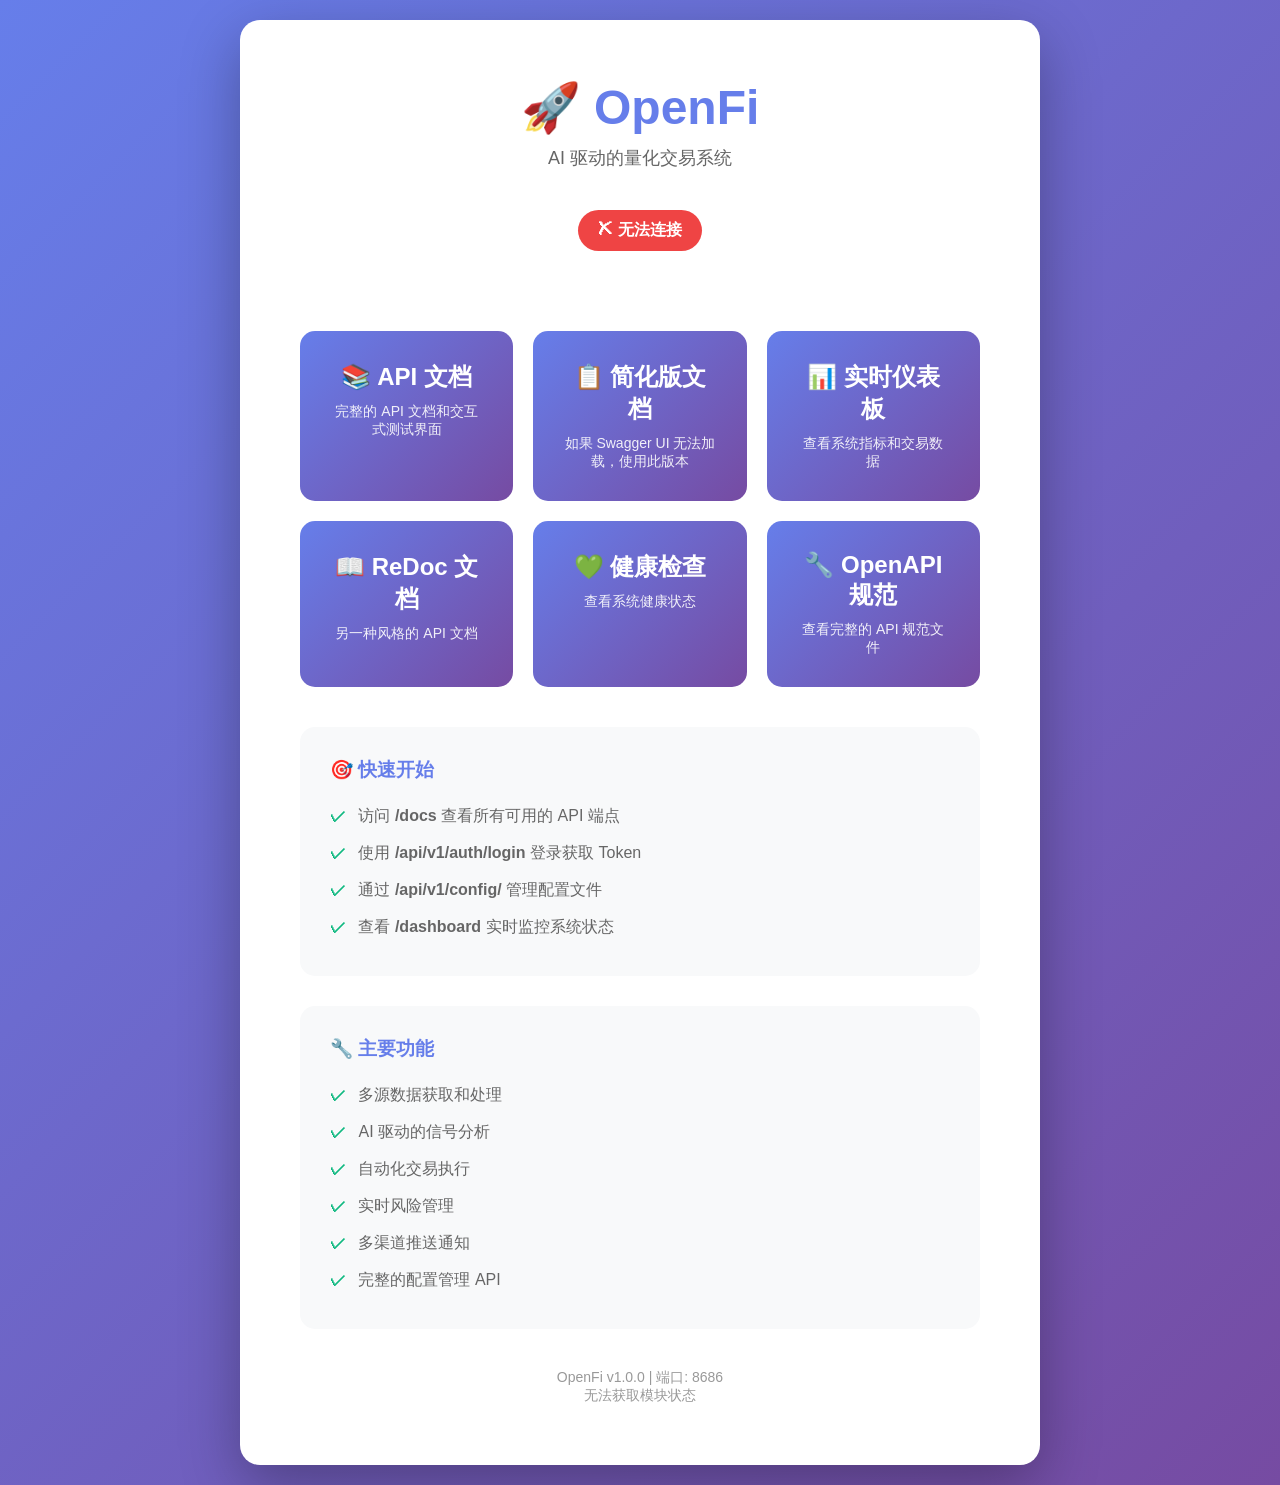
==== system_core/web_backend/static/index.html @ bb5ce4db "Initial commit: OpenFi Trading Platform v1.0 完整的智能交易平台系统，包含： - 核心交易引擎和风险控制系统 - AI驱动的市场分析和信号生成 - 多维度因" ====
<!DOCTYPE html>
<html lang="zh-CN">
<head>
    <meta charset="UTF-8">
    <meta name="viewport" content="width=device-width, initial-scale=1.0">
    <title>OpenFi - 欢迎</title>
    <style>
        * {
            margin: 0;
            padding: 0;
            box-sizing: border-box;
        }
        
        body {
            font-family: -apple-system, BlinkMacSystemFont, 'Segoe UI', Roboto, Oxygen, Ubuntu, Cantarell, sans-serif;
            background: linear-gradient(135deg, #667eea 0%, #764ba2 100%);
            min-height: 100vh;
            display: flex;
            align-items: center;
            justify-content: center;
            padding: 20px;
        }
        
        .container {
            background: white;
            border-radius: 20px;
            box-shadow: 0 20px 60px rgba(0, 0, 0, 0.3);
            padding: 60px;
            max-width: 800px;
            width: 100%;
        }
        
        h1 {
            color: #667eea;
            font-size: 48px;
            margin-bottom: 10px;
            text-align: center;
        }
        
        .subtitle {
            color: #666;
            font-size: 18px;
            text-align: center;
            margin-bottom: 40px;
        }
        
        .status {
            background: #10b981;
            color: white;
            padding: 10px 20px;
            border-radius: 25px;
            display: inline-block;
            margin-bottom: 40px;
            font-weight: 600;
        }
        
        .status-container {
            text-align: center;
            margin-bottom: 40px;
        }
        
        .links {
            display: grid;
            grid-template-columns: repeat(auto-fit, minmax(200px, 1fr));
            gap: 20px;
            margin-bottom: 40px;
        }
        
        .link-card {
            background: linear-gradient(135deg, #667eea 0%, #764ba2 100%);
            color: white;
            padding: 30px;
            border-radius: 15px;
            text-decoration: none;
            transition: transform 0.3s, box-shadow 0.3s;
            text-align: center;
        }
        
        .link-card:hover {
            transform: translateY(-5px);
            box-shadow: 0 10px 30px rgba(102, 126, 234, 0.4);
        }
        
        .link-card h2 {
            font-size: 24px;
            margin-bottom: 10px;
        }
        
        .link-card p {
            font-size: 14px;
            opacity: 0.9;
        }
        
        .info-section {
            background: #f8f9fa;
            padding: 30px;
            border-radius: 15px;
            margin-top: 30px;
        }
        
        .info-section h3 {
            color: #667eea;
            margin-bottom: 15px;
        }
        
        .info-section ul {
            list-style: none;
            padding-left: 0;
        }
        
        .info-section li {
            padding: 8px 0;
            color: #666;
        }
        
        .info-section li:before {
            content: "✓ ";
            color: #10b981;
            font-weight: bold;
            margin-right: 8px;
        }
        
        .footer {
            text-align: center;
            margin-top: 40px;
            color: #999;
            font-size: 14px;
        }
    </style>
</head>
<body>
    <div class="container">
        <h1>🚀 OpenFi</h1>
        <p class="subtitle">AI 驱动的量化交易系统</p>
        
        <div class="status-container">
            <span class="status" id="status">✓ 系统运行中</span>
        </div>
        
        <div class="links">
            <a href="/docs" class="link-card">
                <h2>📚 API 文档</h2>
                <p>完整的 API 文档和交互式测试界面</p>
            </a>
            
            <a href="/static/api_docs.html" class="link-card">
                <h2>📋 简化版文档</h2>
                <p>如果 Swagger UI 无法加载，使用此版本</p>
            </a>
            
            <a href="/dashboard" class="link-card">
                <h2>📊 实时仪表板</h2>
                <p>查看系统指标和交易数据</p>
            </a>
            
            <a href="/redoc" class="link-card">
                <h2>📖 ReDoc 文档</h2>
                <p>另一种风格的 API 文档</p>
            </a>
            
            <a href="/health" class="link-card">
                <h2>💚 健康检查</h2>
                <p>查看系统健康状态</p>
            </a>
            
            <a href="/openapi.json" class="link-card" target="_blank">
                <h2>🔧 OpenAPI 规范</h2>
                <p>查看完整的 API 规范文件</p>
            </a>
        </div>
        
        <div class="info-section">
            <h3>🎯 快速开始</h3>
            <ul>
                <li>访问 <strong>/docs</strong> 查看所有可用的 API 端点</li>
                <li>使用 <strong>/api/v1/auth/login</strong> 登录获取 Token</li>
                <li>通过 <strong>/api/v1/config/</strong> 管理配置文件</li>
                <li>查看 <strong>/dashboard</strong> 实时监控系统状态</li>
            </ul>
        </div>
        
        <div class="info-section">
            <h3>🔧 主要功能</h3>
            <ul>
                <li>多源数据获取和处理</li>
                <li>AI 驱动的信号分析</li>
                <li>自动化交易执行</li>
                <li>实时风险管理</li>
                <li>多渠道推送通知</li>
                <li>完整的配置管理 API</li>
            </ul>
        </div>
        
        <div class="footer">
            <p>OpenFi v1.0.0 | 端口: 8686</p>
            <p id="moduleStatus">正在检查模块状态...</p>
        </div>
    </div>
    
    <script>
        // 检查系统状态
        fetch('/health')
            .then(response => response.json())
            .then(data => {
                const statusEl = document.getElementById('status');
                if (data.status === 'healthy') {
                    statusEl.textContent = '✓ 系统运行正常';
                    statusEl.style.background = '#10b981';
                } else {
                    statusEl.textContent = '⚠ 系统状态异常';
                    statusEl.style.background = '#f59e0b';
                }
            })
            .catch(error => {
                const statusEl = document.getElementById('status');
                statusEl.textContent = '✗ 无法连接';
                statusEl.style.background = '#ef4444';
            });
        
        // 检查模块状态
        fetch('/api/v1/dashboard/system-status')
            .then(response => response.json())
            .then(data => {
                const moduleStatusEl = document.getElementById('moduleStatus');
                if (data.status === 'healthy') {
                    const componentCount = Object.keys(data.components || {}).length;
                    moduleStatusEl.textContent = `所有 ${componentCount} 个核心模块正常运行 ✓`;
                } else {
                    moduleStatusEl.textContent = '部分模块异常,请检查系统状态';
                }
            })
            .catch(error => {
                const moduleStatusEl = document.getElementById('moduleStatus');
                moduleStatusEl.textContent = '无法获取模块状态';
            });
    </script>
</body>
</html>
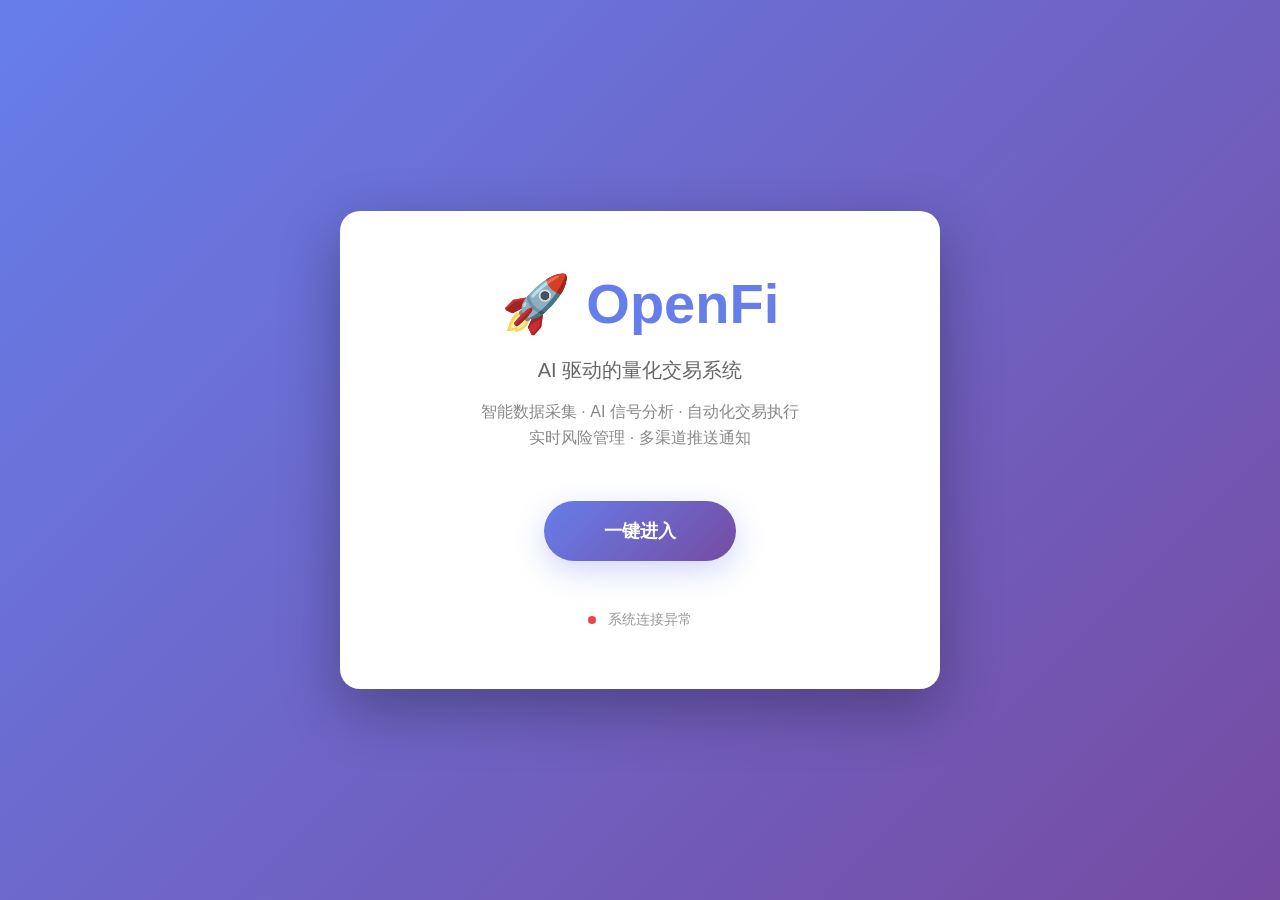
==== commit 23e13313: "简化欢迎页面：添加一键进入功能和首次登录密码修改流程" ====
--- a/system_core/web_backend/static/index.html
+++ b/system_core/web_backend/static/index.html
@@ -26,105 +26,76 @@
             border-radius: 20px;
             box-shadow: 0 20px 60px rgba(0, 0, 0, 0.3);
             padding: 60px;
-            max-width: 800px;
+            max-width: 600px;
             width: 100%;
+            text-align: center;
         }
         
         h1 {
             color: #667eea;
-            font-size: 48px;
-            margin-bottom: 10px;
-            text-align: center;
+            font-size: 56px;
+            margin-bottom: 20px;
         }
         
         .subtitle {
             color: #666;
-            font-size: 18px;
-            text-align: center;
-            margin-bottom: 40px;
-        }
-        
-        .status {
-            background: #10b981;
-            color: white;
-            padding: 10px 20px;
-            border-radius: 25px;
-            display: inline-block;
-            margin-bottom: 40px;
-            font-weight: 600;
-        }
-        
-        .status-container {
-            text-align: center;
-            margin-bottom: 40px;
-        }
-        
-        .links {
-            display: grid;
-            grid-template-columns: repeat(auto-fit, minmax(200px, 1fr));
-            gap: 20px;
-            margin-bottom: 40px;
-        }
-        
-        .link-card {
+            font-size: 20px;
+            margin-bottom: 15px;
+            font-weight: 500;
+        }
+        
+        .description {
+            color: #888;
+            font-size: 16px;
+            line-height: 1.6;
+            margin-bottom: 50px;
+        }
+        
+        .enter-button {
             background: linear-gradient(135deg, #667eea 0%, #764ba2 100%);
             color: white;
-            padding: 30px;
-            border-radius: 15px;
-            text-decoration: none;
-            transition: transform 0.3s, box-shadow 0.3s;
-            text-align: center;
-        }
-        
-        .link-card:hover {
-            transform: translateY(-5px);
-            box-shadow: 0 10px 30px rgba(102, 126, 234, 0.4);
-        }
-        
-        .link-card h2 {
-            font-size: 24px;
-            margin-bottom: 10px;
-        }
-        
-        .link-card p {
-            font-size: 14px;
-            opacity: 0.9;
-        }
-        
-        .info-section {
-            background: #f8f9fa;
-            padding: 30px;
-            border-radius: 15px;
-            margin-top: 30px;
-        }
-        
-        .info-section h3 {
-            color: #667eea;
-            margin-bottom: 15px;
-        }
-        
-        .info-section ul {
-            list-style: none;
-            padding-left: 0;
-        }
-        
-        .info-section li {
-            padding: 8px 0;
-            color: #666;
-        }
-        
-        .info-section li:before {
-            content: "✓ ";
-            color: #10b981;
-            font-weight: bold;
-            margin-right: 8px;
+            border: none;
+            padding: 18px 60px;
+            font-size: 18px;
+            font-weight: 600;
+            border-radius: 50px;
+            cursor: pointer;
+            transition: all 0.3s;
+            box-shadow: 0 10px 30px rgba(102, 126, 234, 0.3);
+        }
+        
+        .enter-button:hover {
+            transform: translateY(-3px);
+            box-shadow: 0 15px 40px rgba(102, 126, 234, 0.4);
+        }
+        
+        .enter-button:active {
+            transform: translateY(-1px);
         }
         
         .footer {
-            text-align: center;
-            margin-top: 40px;
+            margin-top: 50px;
             color: #999;
             font-size: 14px;
+        }
+        
+        .status-dot {
+            display: inline-block;
+            width: 8px;
+            height: 8px;
+            background: #10b981;
+            border-radius: 50%;
+            margin-right: 8px;
+            animation: pulse 2s infinite;
+        }
+        
+        @keyframes pulse {
+            0%, 100% {
+                opacity: 1;
+            }
+            50% {
+                opacity: 0.5;
+            }
         }
     </style>
 </head>
@@ -132,68 +103,18 @@
     <div class="container">
         <h1>🚀 OpenFi</h1>
         <p class="subtitle">AI 驱动的量化交易系统</p>
-        
-        <div class="status-container">
-            <span class="status" id="status">✓ 系统运行中</span>
-        </div>
-        
-        <div class="links">
-            <a href="/docs" class="link-card">
-                <h2>📚 API 文档</h2>
-                <p>完整的 API 文档和交互式测试界面</p>
-            </a>
-            
-            <a href="/static/api_docs.html" class="link-card">
-                <h2>📋 简化版文档</h2>
-                <p>如果 Swagger UI 无法加载，使用此版本</p>
-            </a>
-            
-            <a href="/dashboard" class="link-card">
-                <h2>📊 实时仪表板</h2>
-                <p>查看系统指标和交易数据</p>
-            </a>
-            
-            <a href="/redoc" class="link-card">
-                <h2>📖 ReDoc 文档</h2>
-                <p>另一种风格的 API 文档</p>
-            </a>
-            
-            <a href="/health" class="link-card">
-                <h2>💚 健康检查</h2>
-                <p>查看系统健康状态</p>
-            </a>
-            
-            <a href="/openapi.json" class="link-card" target="_blank">
-                <h2>🔧 OpenAPI 规范</h2>
-                <p>查看完整的 API 规范文件</p>
-            </a>
-        </div>
-        
-        <div class="info-section">
-            <h3>🎯 快速开始</h3>
-            <ul>
-                <li>访问 <strong>/docs</strong> 查看所有可用的 API 端点</li>
-                <li>使用 <strong>/api/v1/auth/login</strong> 登录获取 Token</li>
-                <li>通过 <strong>/api/v1/config/</strong> 管理配置文件</li>
-                <li>查看 <strong>/dashboard</strong> 实时监控系统状态</li>
-            </ul>
-        </div>
-        
-        <div class="info-section">
-            <h3>🔧 主要功能</h3>
-            <ul>
-                <li>多源数据获取和处理</li>
-                <li>AI 驱动的信号分析</li>
-                <li>自动化交易执行</li>
-                <li>实时风险管理</li>
-                <li>多渠道推送通知</li>
-                <li>完整的配置管理 API</li>
-            </ul>
-        </div>
+        <p class="description">
+            智能数据采集 · AI 信号分析 · 自动化交易执行<br>
+            实时风险管理 · 多渠道推送通知
+        </p>
+        
+        <button class="enter-button" onclick="enterSystem()">
+            一键进入
+        </button>
         
         <div class="footer">
-            <p>OpenFi v1.0.0 | 端口: 8686</p>
-            <p id="moduleStatus">正在检查模块状态...</p>
+            <span class="status-dot"></span>
+            <span id="status">系统运行中</span>
         </div>
     </div>
     
@@ -202,37 +123,233 @@
         fetch('/health')
             .then(response => response.json())
             .then(data => {
-                const statusEl = document.getElementById('status');
-                if (data.status === 'healthy') {
-                    statusEl.textContent = '✓ 系统运行正常';
-                    statusEl.style.background = '#10b981';
-                } else {
-                    statusEl.textContent = '⚠ 系统状态异常';
-                    statusEl.style.background = '#f59e0b';
-                }
+                document.getElementById('status').textContent = '系统运行正常';
             })
             .catch(error => {
-                const statusEl = document.getElementById('status');
-                statusEl.textContent = '✗ 无法连接';
-                statusEl.style.background = '#ef4444';
+                document.getElementById('status').textContent = '系统连接异常';
+                document.querySelector('.status-dot').style.background = '#ef4444';
             });
         
-        // 检查模块状态
-        fetch('/api/v1/dashboard/system-status')
-            .then(response => response.json())
-            .then(data => {
-                const moduleStatusEl = document.getElementById('moduleStatus');
-                if (data.status === 'healthy') {
-                    const componentCount = Object.keys(data.components || {}).length;
-                    moduleStatusEl.textContent = `所有 ${componentCount} 个核心模块正常运行 ✓`;
+        // 进入系统
+        function enterSystem() {
+            // 检查是否已登录
+            const token = localStorage.getItem('token');
+            
+            if (token) {
+                // 已登录，直接进入仪表板
+                window.location.href = '/dashboard';
+            } else {
+                // 未登录，显示登录界面
+                showLoginModal();
+            }
+        }
+        
+        // 显示登录模态框
+        function showLoginModal() {
+            const modal = document.createElement('div');
+            modal.style.cssText = `
+                position: fixed;
+                top: 0;
+                left: 0;
+                right: 0;
+                bottom: 0;
+                background: rgba(0, 0, 0, 0.5);
+                display: flex;
+                align-items: center;
+                justify-content: center;
+                z-index: 1000;
+            `;
+            
+            modal.innerHTML = `
+                <div style="background: white; padding: 40px; border-radius: 15px; max-width: 400px; width: 90%;">
+                    <h2 style="color: #667eea; margin-bottom: 30px; text-align: center;">登录</h2>
+                    <div style="margin-bottom: 20px;">
+                        <input type="text" id="username" placeholder="用户名" 
+                            style="width: 100%; padding: 12px; border: 2px solid #e5e7eb; border-radius: 8px; font-size: 16px;">
+                    </div>
+                    <div style="margin-bottom: 30px;">
+                        <input type="password" id="password" placeholder="密码" 
+                            style="width: 100%; padding: 12px; border: 2px solid #e5e7eb; border-radius: 8px; font-size: 16px;">
+                    </div>
+                    <div id="error-message" style="color: #ef4444; margin-bottom: 15px; text-align: center; display: none;"></div>
+                    <button onclick="login()" 
+                        style="width: 100%; padding: 14px; background: linear-gradient(135deg, #667eea 0%, #764ba2 100%); 
+                        color: white; border: none; border-radius: 8px; font-size: 16px; font-weight: 600; cursor: pointer;">
+                        登录
+                    </button>
+                    <button onclick="closeModal()" 
+                        style="width: 100%; padding: 14px; background: #f3f4f6; color: #666; border: none; 
+                        border-radius: 8px; font-size: 16px; margin-top: 10px; cursor: pointer;">
+                        取消
+                    </button>
+                </div>
+            `;
+            
+            document.body.appendChild(modal);
+            window.loginModal = modal;
+            
+            // 回车登录
+            document.getElementById('password').addEventListener('keypress', function(e) {
+                if (e.key === 'Enter') login();
+            });
+        }
+        
+        // 关闭模态框
+        function closeModal() {
+            if (window.loginModal) {
+                document.body.removeChild(window.loginModal);
+                window.loginModal = null;
+            }
+        }
+        
+        // 登录
+        async function login() {
+            const username = document.getElementById('username').value;
+            const password = document.getElementById('password').value;
+            const errorMsg = document.getElementById('error-message');
+            
+            if (!username || !password) {
+                errorMsg.textContent = '请输入用户名和密码';
+                errorMsg.style.display = 'block';
+                return;
+            }
+            
+            try {
+                const response = await fetch('/api/v1/auth/login', {
+                    method: 'POST',
+                    headers: {
+                        'Content-Type': 'application/json'
+                    },
+                    body: JSON.stringify({ username, password })
+                });
+                
+                const data = await response.json();
+                
+                if (response.ok) {
+                    // 保存 token
+                    localStorage.setItem('token', data.access_token);
+                    localStorage.setItem('username', data.username);
+                    localStorage.setItem('role', data.role);
+                    
+                    // 检查是否需要修改密码
+                    if (data.must_change_password) {
+                        closeModal();
+                        showChangePasswordModal();
+                    } else {
+                        // 直接进入仪表板
+                        window.location.href = '/dashboard';
+                    }
                 } else {
-                    moduleStatusEl.textContent = '部分模块异常,请检查系统状态';
+                    errorMsg.textContent = data.detail || '登录失败';
+                    errorMsg.style.display = 'block';
                 }
-            })
-            .catch(error => {
-                const moduleStatusEl = document.getElementById('moduleStatus');
-                moduleStatusEl.textContent = '无法获取模块状态';
-            });
+            } catch (error) {
+                errorMsg.textContent = '网络错误，请稍后重试';
+                errorMsg.style.display = 'block';
+            }
+        }
+        
+        // 显示修改密码模态框
+        function showChangePasswordModal() {
+            const modal = document.createElement('div');
+            modal.style.cssText = `
+                position: fixed;
+                top: 0;
+                left: 0;
+                right: 0;
+                bottom: 0;
+                background: rgba(0, 0, 0, 0.5);
+                display: flex;
+                align-items: center;
+                justify-content: center;
+                z-index: 1000;
+            `;
+            
+            modal.innerHTML = `
+                <div style="background: white; padding: 40px; border-radius: 15px; max-width: 400px; width: 90%;">
+                    <h2 style="color: #667eea; margin-bottom: 20px; text-align: center;">首次登录</h2>
+                    <p style="color: #666; margin-bottom: 30px; text-align: center;">请修改您的密码</p>
+                    <div style="margin-bottom: 20px;">
+                        <input type="password" id="old-password" placeholder="当前密码" 
+                            style="width: 100%; padding: 12px; border: 2px solid #e5e7eb; border-radius: 8px; font-size: 16px;">
+                    </div>
+                    <div style="margin-bottom: 20px;">
+                        <input type="password" id="new-password" placeholder="新密码（至少8位）" 
+                            style="width: 100%; padding: 12px; border: 2px solid #e5e7eb; border-radius: 8px; font-size: 16px;">
+                    </div>
+                    <div style="margin-bottom: 30px;">
+                        <input type="password" id="confirm-password" placeholder="确认新密码" 
+                            style="width: 100%; padding: 12px; border: 2px solid #e5e7eb; border-radius: 8px; font-size: 16px;">
+                    </div>
+                    <div id="change-error-message" style="color: #ef4444; margin-bottom: 15px; text-align: center; display: none;"></div>
+                    <button onclick="changePassword()" 
+                        style="width: 100%; padding: 14px; background: linear-gradient(135deg, #667eea 0%, #764ba2 100%); 
+                        color: white; border: none; border-radius: 8px; font-size: 16px; font-weight: 600; cursor: pointer;">
+                        确认修改
+                    </button>
+                </div>
+            `;
+            
+            document.body.appendChild(modal);
+            window.changePasswordModal = modal;
+        }
+        
+        // 修改密码
+        async function changePassword() {
+            const oldPassword = document.getElementById('old-password').value;
+            const newPassword = document.getElementById('new-password').value;
+            const confirmPassword = document.getElementById('confirm-password').value;
+            const errorMsg = document.getElementById('change-error-message');
+            
+            if (!oldPassword || !newPassword || !confirmPassword) {
+                errorMsg.textContent = '请填写所有字段';
+                errorMsg.style.display = 'block';
+                return;
+            }
+            
+            if (newPassword.length < 8) {
+                errorMsg.textContent = '新密码至少需要8位';
+                errorMsg.style.display = 'block';
+                return;
+            }
+            
+            if (newPassword !== confirmPassword) {
+                errorMsg.textContent = '两次输入的密码不一致';
+                errorMsg.style.display = 'block';
+                return;
+            }
+            
+            try {
+                const token = localStorage.getItem('token');
+                const response = await fetch('/api/v1/auth/change-password', {
+                    method: 'POST',
+                    headers: {
+                        'Content-Type': 'application/json',
+                        'Authorization': `Bearer ${token}`
+                    },
+                    body: JSON.stringify({
+                        old_password: oldPassword,
+                        new_password: newPassword
+                    })
+                });
+                
+                const data = await response.json();
+                
+                if (response.ok) {
+                    // 密码修改成功，进入仪表板
+                    if (window.changePasswordModal) {
+                        document.body.removeChild(window.changePasswordModal);
+                    }
+                    window.location.href = '/dashboard';
+                } else {
+                    errorMsg.textContent = data.detail || '修改密码失败';
+                    errorMsg.style.display = 'block';
+                }
+            } catch (error) {
+                errorMsg.textContent = '网络错误，请稍后重试';
+                errorMsg.style.display = 'block';
+            }
+        }
     </script>
 </body>
 </html>
